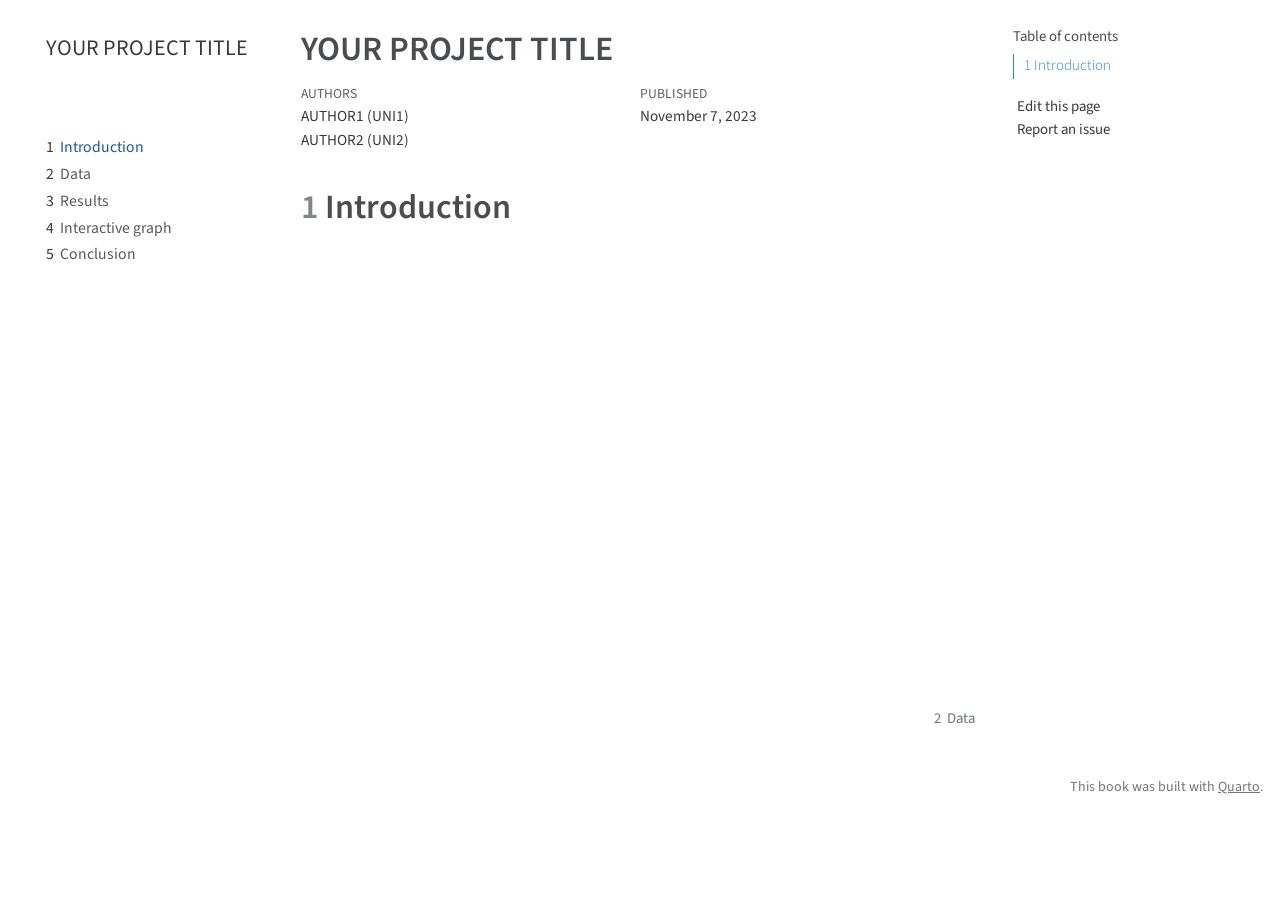
==== docs/index.html @ 17966f96 "Initial commit" ====
<!DOCTYPE html>
<html xmlns="http://www.w3.org/1999/xhtml" lang="en" xml:lang="en"><head>

<meta charset="utf-8">
<meta name="generator" content="quarto-1.3.433">

<meta name="viewport" content="width=device-width, initial-scale=1.0, user-scalable=yes">

<meta name="author" content="AUTHOR1 (UNI1)">
<meta name="author" content="AUTHOR2 (UNI2)">
<meta name="dcterms.date" content="2023-11-07">

<title>YOUR PROJECT TITLE</title>
<style>
code{white-space: pre-wrap;}
span.smallcaps{font-variant: small-caps;}
div.columns{display: flex; gap: min(4vw, 1.5em);}
div.column{flex: auto; overflow-x: auto;}
div.hanging-indent{margin-left: 1.5em; text-indent: -1.5em;}
ul.task-list{list-style: none;}
ul.task-list li input[type="checkbox"] {
  width: 0.8em;
  margin: 0 0.8em 0.2em -1em; /* quarto-specific, see https://github.com/quarto-dev/quarto-cli/issues/4556 */ 
  vertical-align: middle;
}
</style>


<script src="site_libs/quarto-nav/quarto-nav.js"></script>
<script src="site_libs/quarto-nav/headroom.min.js"></script>
<script src="site_libs/clipboard/clipboard.min.js"></script>
<script src="site_libs/quarto-search/autocomplete.umd.js"></script>
<script src="site_libs/quarto-search/fuse.min.js"></script>
<script src="site_libs/quarto-search/quarto-search.js"></script>
<meta name="quarto:offset" content="./">
<link href="./data.html" rel="next">
<script src="site_libs/quarto-html/quarto.js"></script>
<script src="site_libs/quarto-html/popper.min.js"></script>
<script src="site_libs/quarto-html/tippy.umd.min.js"></script>
<script src="site_libs/quarto-html/anchor.min.js"></script>
<link href="site_libs/quarto-html/tippy.css" rel="stylesheet">
<link href="site_libs/quarto-html/quarto-syntax-highlighting.css" rel="stylesheet" id="quarto-text-highlighting-styles">
<script src="site_libs/bootstrap/bootstrap.min.js"></script>
<link href="site_libs/bootstrap/bootstrap-icons.css" rel="stylesheet">
<link href="site_libs/bootstrap/bootstrap.min.css" rel="stylesheet" id="quarto-bootstrap" data-mode="light">
<script id="quarto-search-options" type="application/json">{
  "location": "sidebar",
  "copy-button": false,
  "collapse-after": 3,
  "panel-placement": "start",
  "type": "textbox",
  "limit": 20,
  "language": {
    "search-no-results-text": "No results",
    "search-matching-documents-text": "matching documents",
    "search-copy-link-title": "Copy link to search",
    "search-hide-matches-text": "Hide additional matches",
    "search-more-match-text": "more match in this document",
    "search-more-matches-text": "more matches in this document",
    "search-clear-button-title": "Clear",
    "search-detached-cancel-button-title": "Cancel",
    "search-submit-button-title": "Submit",
    "search-label": "Search"
  }
}</script>


</head>

<body class="nav-sidebar floating">

<div id="quarto-search-results"></div>
  <header id="quarto-header" class="headroom fixed-top">
  <nav class="quarto-secondary-nav">
    <div class="container-fluid d-flex">
      <button type="button" class="quarto-btn-toggle btn" data-bs-toggle="collapse" data-bs-target="#quarto-sidebar,#quarto-sidebar-glass" aria-controls="quarto-sidebar" aria-expanded="false" aria-label="Toggle sidebar navigation" onclick="if (window.quartoToggleHeadroom) { window.quartoToggleHeadroom(); }">
        <i class="bi bi-layout-text-sidebar-reverse"></i>
      </button>
      <nav class="quarto-page-breadcrumbs" aria-label="breadcrumb"><ol class="breadcrumb"><li class="breadcrumb-item"><a href="./index.html"><span class="chapter-number">1</span>&nbsp; <span class="chapter-title">Introduction</span></a></li></ol></nav>
      <a class="flex-grow-1" role="button" data-bs-toggle="collapse" data-bs-target="#quarto-sidebar,#quarto-sidebar-glass" aria-controls="quarto-sidebar" aria-expanded="false" aria-label="Toggle sidebar navigation" onclick="if (window.quartoToggleHeadroom) { window.quartoToggleHeadroom(); }">      
      </a>
      <button type="button" class="btn quarto-search-button" aria-label="" onclick="window.quartoOpenSearch();">
        <i class="bi bi-search"></i>
      </button>
    </div>
  </nav>
</header>
<!-- content -->
<div id="quarto-content" class="quarto-container page-columns page-rows-contents page-layout-article">
<!-- sidebar -->
  <nav id="quarto-sidebar" class="sidebar collapse collapse-horizontal sidebar-navigation floating overflow-auto">
    <div class="pt-lg-2 mt-2 text-left sidebar-header">
    <div class="sidebar-title mb-0 py-0">
      <a href="./">YOUR PROJECT TITLE</a> 
        <div class="sidebar-tools-main">
    <a href="https://github.com/YOUR_GITHUB_ACCOUNT/REPO_NAME" rel="" title="Source Code" class="quarto-navigation-tool px-1" aria-label="Source Code"><i class="bi bi-github"></i></a>
</div>
    </div>
      </div>
        <div class="mt-2 flex-shrink-0 align-items-center">
        <div class="sidebar-search">
        <div id="quarto-search" class="" title="Search"></div>
        </div>
        </div>
    <div class="sidebar-menu-container"> 
    <ul class="list-unstyled mt-1">
        <li class="sidebar-item">
  <div class="sidebar-item-container"> 
  <a href="./index.html" class="sidebar-item-text sidebar-link active">
 <span class="menu-text"><span class="chapter-number">1</span>&nbsp; <span class="chapter-title">Introduction</span></span></a>
  </div>
</li>
        <li class="sidebar-item">
  <div class="sidebar-item-container"> 
  <a href="./data.html" class="sidebar-item-text sidebar-link">
 <span class="menu-text"><span class="chapter-number">2</span>&nbsp; <span class="chapter-title">Data</span></span></a>
  </div>
</li>
        <li class="sidebar-item">
  <div class="sidebar-item-container"> 
  <a href="./results.html" class="sidebar-item-text sidebar-link">
 <span class="menu-text"><span class="chapter-number">3</span>&nbsp; <span class="chapter-title">Results</span></span></a>
  </div>
</li>
        <li class="sidebar-item">
  <div class="sidebar-item-container"> 
  <a href="./d3graph.html" class="sidebar-item-text sidebar-link">
 <span class="menu-text"><span class="chapter-number">4</span>&nbsp; <span class="chapter-title">Interactive graph</span></span></a>
  </div>
</li>
        <li class="sidebar-item">
  <div class="sidebar-item-container"> 
  <a href="./conclusion.html" class="sidebar-item-text sidebar-link">
 <span class="menu-text"><span class="chapter-number">5</span>&nbsp; <span class="chapter-title">Conclusion</span></span></a>
  </div>
</li>
    </ul>
    </div>
</nav>
<div id="quarto-sidebar-glass" data-bs-toggle="collapse" data-bs-target="#quarto-sidebar,#quarto-sidebar-glass"></div>
<!-- margin-sidebar -->
    <div id="quarto-margin-sidebar" class="sidebar margin-sidebar">
        <nav id="TOC" role="doc-toc" class="toc-active">
    <h2 id="toc-title">Table of contents</h2>
   
  <ul>
  <li><a href="#introduction" id="toc-introduction" class="nav-link active" data-scroll-target="#introduction"><span class="header-section-number">1</span> Introduction</a></li>
  </ul>
<div class="toc-actions"><div><i class="bi bi-github"></i></div><div class="action-links"><p><a href="https://github.com/YOUR_GITHUB_ACCOUNT/REPO_NAME/edit/main/index.qmd" class="toc-action">Edit this page</a></p><p><a href="https://github.com/YOUR_GITHUB_ACCOUNT/REPO_NAME/issues/new" class="toc-action">Report an issue</a></p></div></div></nav>
    </div>
<!-- main -->
<main class="content" id="quarto-document-content">

<header id="title-block-header" class="quarto-title-block default">
<div class="quarto-title">
<h1 class="title">YOUR PROJECT TITLE</h1>
</div>



<div class="quarto-title-meta">

    <div>
    <div class="quarto-title-meta-heading">Authors</div>
    <div class="quarto-title-meta-contents">
             <p>AUTHOR1 (UNI1) </p>
             <p>AUTHOR2 (UNI2) </p>
          </div>
  </div>
    
    <div>
    <div class="quarto-title-meta-heading">Published</div>
    <div class="quarto-title-meta-contents">
      <p class="date">November 7, 2023</p>
    </div>
  </div>
  
    
  </div>
  

</header>

<section id="introduction" class="level1" data-number="1">
<h1 data-number="1"><span class="header-section-number">1</span> Introduction</h1>


</section>

</main> <!-- /main -->
<script id="quarto-html-after-body" type="application/javascript">
window.document.addEventListener("DOMContentLoaded", function (event) {
  const toggleBodyColorMode = (bsSheetEl) => {
    const mode = bsSheetEl.getAttribute("data-mode");
    const bodyEl = window.document.querySelector("body");
    if (mode === "dark") {
      bodyEl.classList.add("quarto-dark");
      bodyEl.classList.remove("quarto-light");
    } else {
      bodyEl.classList.add("quarto-light");
      bodyEl.classList.remove("quarto-dark");
    }
  }
  const toggleBodyColorPrimary = () => {
    const bsSheetEl = window.document.querySelector("link#quarto-bootstrap");
    if (bsSheetEl) {
      toggleBodyColorMode(bsSheetEl);
    }
  }
  toggleBodyColorPrimary();  
  const icon = "";
  const anchorJS = new window.AnchorJS();
  anchorJS.options = {
    placement: 'right',
    icon: icon
  };
  anchorJS.add('.anchored');
  const isCodeAnnotation = (el) => {
    for (const clz of el.classList) {
      if (clz.startsWith('code-annotation-')) {                     
        return true;
      }
    }
    return false;
  }
  const clipboard = new window.ClipboardJS('.code-copy-button', {
    text: function(trigger) {
      const codeEl = trigger.previousElementSibling.cloneNode(true);
      for (const childEl of codeEl.children) {
        if (isCodeAnnotation(childEl)) {
          childEl.remove();
        }
      }
      return codeEl.innerText;
    }
  });
  clipboard.on('success', function(e) {
    // button target
    const button = e.trigger;
    // don't keep focus
    button.blur();
    // flash "checked"
    button.classList.add('code-copy-button-checked');
    var currentTitle = button.getAttribute("title");
    button.setAttribute("title", "Copied!");
    let tooltip;
    if (window.bootstrap) {
      button.setAttribute("data-bs-toggle", "tooltip");
      button.setAttribute("data-bs-placement", "left");
      button.setAttribute("data-bs-title", "Copied!");
      tooltip = new bootstrap.Tooltip(button, 
        { trigger: "manual", 
          customClass: "code-copy-button-tooltip",
          offset: [0, -8]});
      tooltip.show();    
    }
    setTimeout(function() {
      if (tooltip) {
        tooltip.hide();
        button.removeAttribute("data-bs-title");
        button.removeAttribute("data-bs-toggle");
        button.removeAttribute("data-bs-placement");
      }
      button.setAttribute("title", currentTitle);
      button.classList.remove('code-copy-button-checked');
    }, 1000);
    // clear code selection
    e.clearSelection();
  });
  function tippyHover(el, contentFn) {
    const config = {
      allowHTML: true,
      content: contentFn,
      maxWidth: 500,
      delay: 100,
      arrow: false,
      appendTo: function(el) {
          return el.parentElement;
      },
      interactive: true,
      interactiveBorder: 10,
      theme: 'quarto',
      placement: 'bottom-start'
    };
    window.tippy(el, config); 
  }
  const noterefs = window.document.querySelectorAll('a[role="doc-noteref"]');
  for (var i=0; i<noterefs.length; i++) {
    const ref = noterefs[i];
    tippyHover(ref, function() {
      // use id or data attribute instead here
      let href = ref.getAttribute('data-footnote-href') || ref.getAttribute('href');
      try { href = new URL(href).hash; } catch {}
      const id = href.replace(/^#\/?/, "");
      const note = window.document.getElementById(id);
      return note.innerHTML;
    });
  }
      let selectedAnnoteEl;
      const selectorForAnnotation = ( cell, annotation) => {
        let cellAttr = 'data-code-cell="' + cell + '"';
        let lineAttr = 'data-code-annotation="' +  annotation + '"';
        const selector = 'span[' + cellAttr + '][' + lineAttr + ']';
        return selector;
      }
      const selectCodeLines = (annoteEl) => {
        const doc = window.document;
        const targetCell = annoteEl.getAttribute("data-target-cell");
        const targetAnnotation = annoteEl.getAttribute("data-target-annotation");
        const annoteSpan = window.document.querySelector(selectorForAnnotation(targetCell, targetAnnotation));
        const lines = annoteSpan.getAttribute("data-code-lines").split(",");
        const lineIds = lines.map((line) => {
          return targetCell + "-" + line;
        })
        let top = null;
        let height = null;
        let parent = null;
        if (lineIds.length > 0) {
            //compute the position of the single el (top and bottom and make a div)
            const el = window.document.getElementById(lineIds[0]);
            top = el.offsetTop;
            height = el.offsetHeight;
            parent = el.parentElement.parentElement;
          if (lineIds.length > 1) {
            const lastEl = window.document.getElementById(lineIds[lineIds.length - 1]);
            const bottom = lastEl.offsetTop + lastEl.offsetHeight;
            height = bottom - top;
          }
          if (top !== null && height !== null && parent !== null) {
            // cook up a div (if necessary) and position it 
            let div = window.document.getElementById("code-annotation-line-highlight");
            if (div === null) {
              div = window.document.createElement("div");
              div.setAttribute("id", "code-annotation-line-highlight");
              div.style.position = 'absolute';
              parent.appendChild(div);
            }
            div.style.top = top - 2 + "px";
            div.style.height = height + 4 + "px";
            let gutterDiv = window.document.getElementById("code-annotation-line-highlight-gutter");
            if (gutterDiv === null) {
              gutterDiv = window.document.createElement("div");
              gutterDiv.setAttribute("id", "code-annotation-line-highlight-gutter");
              gutterDiv.style.position = 'absolute';
              const codeCell = window.document.getElementById(targetCell);
              const gutter = codeCell.querySelector('.code-annotation-gutter');
              gutter.appendChild(gutterDiv);
            }
            gutterDiv.style.top = top - 2 + "px";
            gutterDiv.style.height = height + 4 + "px";
          }
          selectedAnnoteEl = annoteEl;
        }
      };
      const unselectCodeLines = () => {
        const elementsIds = ["code-annotation-line-highlight", "code-annotation-line-highlight-gutter"];
        elementsIds.forEach((elId) => {
          const div = window.document.getElementById(elId);
          if (div) {
            div.remove();
          }
        });
        selectedAnnoteEl = undefined;
      };
      // Attach click handler to the DT
      const annoteDls = window.document.querySelectorAll('dt[data-target-cell]');
      for (const annoteDlNode of annoteDls) {
        annoteDlNode.addEventListener('click', (event) => {
          const clickedEl = event.target;
          if (clickedEl !== selectedAnnoteEl) {
            unselectCodeLines();
            const activeEl = window.document.querySelector('dt[data-target-cell].code-annotation-active');
            if (activeEl) {
              activeEl.classList.remove('code-annotation-active');
            }
            selectCodeLines(clickedEl);
            clickedEl.classList.add('code-annotation-active');
          } else {
            // Unselect the line
            unselectCodeLines();
            clickedEl.classList.remove('code-annotation-active');
          }
        });
      }
  const findCites = (el) => {
    const parentEl = el.parentElement;
    if (parentEl) {
      const cites = parentEl.dataset.cites;
      if (cites) {
        return {
          el,
          cites: cites.split(' ')
        };
      } else {
        return findCites(el.parentElement)
      }
    } else {
      return undefined;
    }
  };
  var bibliorefs = window.document.querySelectorAll('a[role="doc-biblioref"]');
  for (var i=0; i<bibliorefs.length; i++) {
    const ref = bibliorefs[i];
    const citeInfo = findCites(ref);
    if (citeInfo) {
      tippyHover(citeInfo.el, function() {
        var popup = window.document.createElement('div');
        citeInfo.cites.forEach(function(cite) {
          var citeDiv = window.document.createElement('div');
          citeDiv.classList.add('hanging-indent');
          citeDiv.classList.add('csl-entry');
          var biblioDiv = window.document.getElementById('ref-' + cite);
          if (biblioDiv) {
            citeDiv.innerHTML = biblioDiv.innerHTML;
          }
          popup.appendChild(citeDiv);
        });
        return popup.innerHTML;
      });
    }
  }
});
</script>
<nav class="page-navigation">
  <div class="nav-page nav-page-previous">
  </div>
  <div class="nav-page nav-page-next">
      <a href="./data.html" class="pagination-link">
        <span class="nav-page-text"><span class="chapter-number">2</span>&nbsp; <span class="chapter-title">Data</span></span> <i class="bi bi-arrow-right-short"></i>
      </a>
  </div>
</nav>
</div> <!-- /content -->
<footer class="footer">
  <div class="nav-footer">
    <div class="nav-footer-left">
      &nbsp;
    </div>   
    <div class="nav-footer-center">
      &nbsp;
    </div>
    <div class="nav-footer-right">This book was built with <a href="https://quarto.org/">Quarto</a>.</div>
  </div>
</footer>



</body></html>
---- docs/site_libs/quarto-html/tippy.css ----
.tippy-box[data-animation=fade][data-state=hidden]{opacity:0}[data-tippy-root]{max-width:calc(100vw - 10px)}.tippy-box{position:relative;background-color:#333;color:#fff;border-radius:4px;font-size:14px;line-height:1.4;white-space:normal;outline:0;transition-property:transform,visibility,opacity}.tippy-box[data-placement^=top]>.tippy-arrow{bottom:0}.tippy-box[data-placement^=top]>.tippy-arrow:before{bottom:-7px;left:0;border-width:8px 8px 0;border-top-color:initial;transform-origin:center top}.tippy-box[data-placement^=bottom]>.tippy-arrow{top:0}.tippy-box[data-placement^=bottom]>.tippy-arrow:before{top:-7px;left:0;border-width:0 8px 8px;border-bottom-color:initial;transform-origin:center bottom}.tippy-box[data-placement^=left]>.tippy-arrow{right:0}.tippy-box[data-placement^=left]>.tippy-arrow:before{border-width:8px 0 8px 8px;border-left-color:initial;right:-7px;transform-origin:center left}.tippy-box[data-placement^=right]>.tippy-arrow{left:0}.tippy-box[data-placement^=right]>.tippy-arrow:before{left:-7px;border-width:8px 8px 8px 0;border-right-color:initial;transform-origin:center right}.tippy-box[data-inertia][data-state=visible]{transition-timing-function:cubic-bezier(.54,1.5,.38,1.11)}.tippy-arrow{width:16px;height:16px;color:#333}.tippy-arrow:before{content:"";position:absolute;border-color:transparent;border-style:solid}.tippy-content{position:relative;padding:5px 9px;z-index:1}
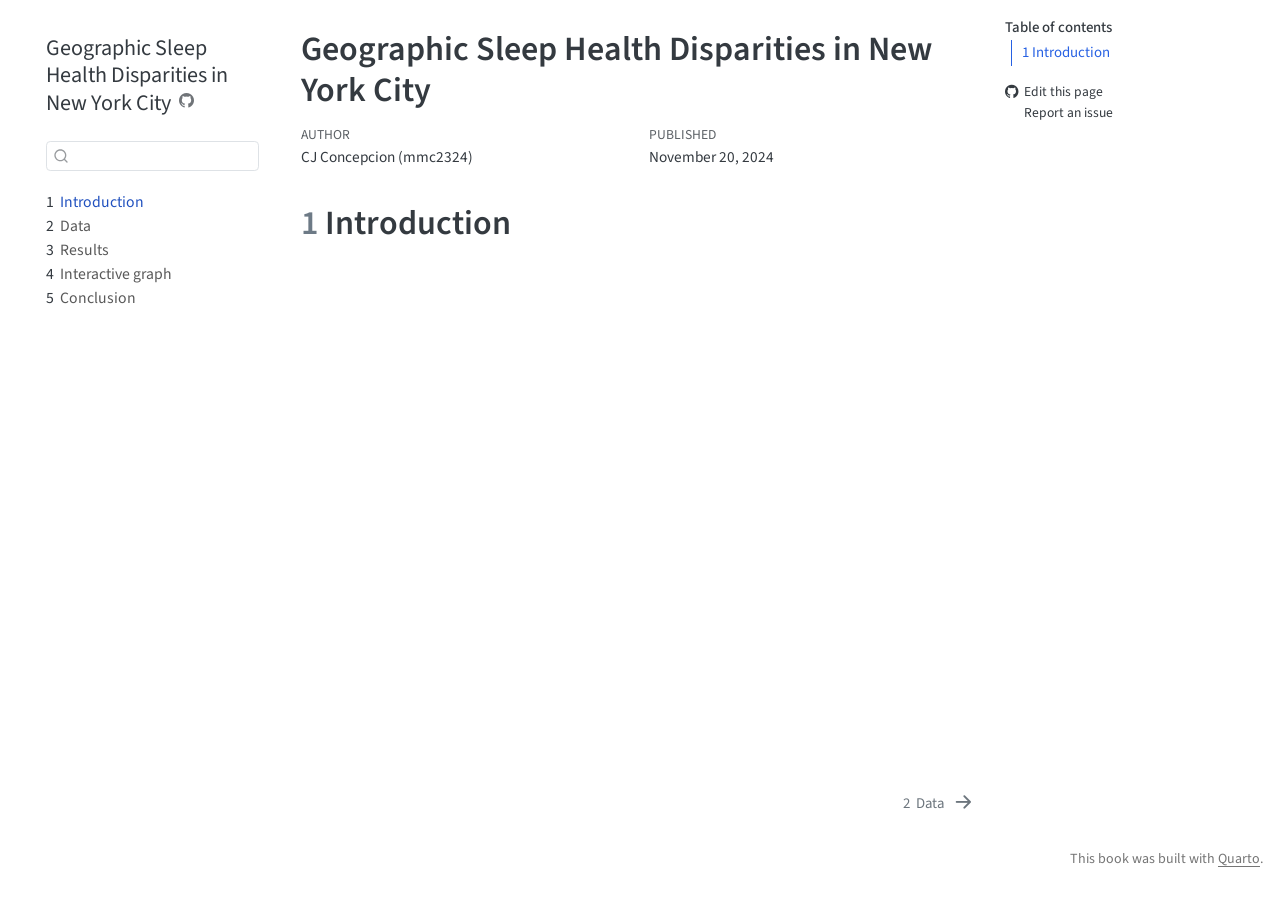
==== commit 84237b37: "initial render" ====
--- a/docs/index.html
+++ b/docs/index.html
@@ -2,15 +2,14 @@
 <html xmlns="http://www.w3.org/1999/xhtml" lang="en" xml:lang="en"><head>
 
 <meta charset="utf-8">
-<meta name="generator" content="quarto-1.3.433">
+<meta name="generator" content="quarto-1.5.57">
 
 <meta name="viewport" content="width=device-width, initial-scale=1.0, user-scalable=yes">
 
-<meta name="author" content="AUTHOR1 (UNI1)">
-<meta name="author" content="AUTHOR2 (UNI2)">
-<meta name="dcterms.date" content="2023-11-07">
-
-<title>YOUR PROJECT TITLE</title>
+<meta name="author" content="CJ Concepcion (mmc2324)">
+<meta name="dcterms.date" content="2024-11-20">
+
+<title>Geographic Sleep Health Disparities in New York City</title>
 <style>
 code{white-space: pre-wrap;}
 span.smallcaps{font-variant: small-caps;}
@@ -49,7 +48,13 @@
   "collapse-after": 3,
   "panel-placement": "start",
   "type": "textbox",
-  "limit": 20,
+  "limit": 50,
+  "keyboard-shortcut": [
+    "f",
+    "/",
+    "s"
+  ],
+  "show-item-context": false,
   "language": {
     "search-no-results-text": "No results",
     "search-matching-documents-text": "matching documents",
@@ -58,6 +63,7 @@
     "search-more-match-text": "more match in this document",
     "search-more-matches-text": "more matches in this document",
     "search-clear-button-title": "Clear",
+    "search-text-placeholder": "",
     "search-detached-cancel-button-title": "Cancel",
     "search-submit-button-title": "Submit",
     "search-label": "Search"
@@ -73,13 +79,13 @@
   <header id="quarto-header" class="headroom fixed-top">
   <nav class="quarto-secondary-nav">
     <div class="container-fluid d-flex">
-      <button type="button" class="quarto-btn-toggle btn" data-bs-toggle="collapse" data-bs-target="#quarto-sidebar,#quarto-sidebar-glass" aria-controls="quarto-sidebar" aria-expanded="false" aria-label="Toggle sidebar navigation" onclick="if (window.quartoToggleHeadroom) { window.quartoToggleHeadroom(); }">
+      <button type="button" class="quarto-btn-toggle btn" data-bs-toggle="collapse" role="button" data-bs-target=".quarto-sidebar-collapse-item" aria-controls="quarto-sidebar" aria-expanded="false" aria-label="Toggle sidebar navigation" onclick="if (window.quartoToggleHeadroom) { window.quartoToggleHeadroom(); }">
         <i class="bi bi-layout-text-sidebar-reverse"></i>
       </button>
-      <nav class="quarto-page-breadcrumbs" aria-label="breadcrumb"><ol class="breadcrumb"><li class="breadcrumb-item"><a href="./index.html"><span class="chapter-number">1</span>&nbsp; <span class="chapter-title">Introduction</span></a></li></ol></nav>
-      <a class="flex-grow-1" role="button" data-bs-toggle="collapse" data-bs-target="#quarto-sidebar,#quarto-sidebar-glass" aria-controls="quarto-sidebar" aria-expanded="false" aria-label="Toggle sidebar navigation" onclick="if (window.quartoToggleHeadroom) { window.quartoToggleHeadroom(); }">      
-      </a>
-      <button type="button" class="btn quarto-search-button" aria-label="" onclick="window.quartoOpenSearch();">
+        <nav class="quarto-page-breadcrumbs" aria-label="breadcrumb"><ol class="breadcrumb"><li class="breadcrumb-item"><a href="./index.html"><span class="chapter-number">1</span>&nbsp; <span class="chapter-title">Introduction</span></a></li></ol></nav>
+        <a class="flex-grow-1" role="navigation" data-bs-toggle="collapse" data-bs-target=".quarto-sidebar-collapse-item" aria-controls="quarto-sidebar" aria-expanded="false" aria-label="Toggle sidebar navigation" onclick="if (window.quartoToggleHeadroom) { window.quartoToggleHeadroom(); }">      
+        </a>
+      <button type="button" class="btn quarto-search-button" aria-label="Search" onclick="window.quartoOpenSearch();">
         <i class="bi bi-search"></i>
       </button>
     </div>
@@ -88,12 +94,12 @@
 <!-- content -->
 <div id="quarto-content" class="quarto-container page-columns page-rows-contents page-layout-article">
 <!-- sidebar -->
-  <nav id="quarto-sidebar" class="sidebar collapse collapse-horizontal sidebar-navigation floating overflow-auto">
+  <nav id="quarto-sidebar" class="sidebar collapse collapse-horizontal quarto-sidebar-collapse-item sidebar-navigation floating overflow-auto">
     <div class="pt-lg-2 mt-2 text-left sidebar-header">
     <div class="sidebar-title mb-0 py-0">
-      <a href="./">YOUR PROJECT TITLE</a> 
+      <a href="./">Geographic Sleep Health Disparities in New York City</a> 
         <div class="sidebar-tools-main">
-    <a href="https://github.com/YOUR_GITHUB_ACCOUNT/REPO_NAME" rel="" title="Source Code" class="quarto-navigation-tool px-1" aria-label="Source Code"><i class="bi bi-github"></i></a>
+    <a href="https://github.com/cj-concepcion/sleep-health" title="Source Code" class="quarto-navigation-tool px-1" aria-label="Source Code"><i class="bi bi-github"></i></a>
 </div>
     </div>
       </div>
@@ -137,7 +143,7 @@
     </ul>
     </div>
 </nav>
-<div id="quarto-sidebar-glass" data-bs-toggle="collapse" data-bs-target="#quarto-sidebar,#quarto-sidebar-glass"></div>
+<div id="quarto-sidebar-glass" class="quarto-sidebar-collapse-item" data-bs-toggle="collapse" data-bs-target=".quarto-sidebar-collapse-item"></div>
 <!-- margin-sidebar -->
     <div id="quarto-margin-sidebar" class="sidebar margin-sidebar">
         <nav id="TOC" role="doc-toc" class="toc-active">
@@ -146,14 +152,14 @@
   <ul>
   <li><a href="#introduction" id="toc-introduction" class="nav-link active" data-scroll-target="#introduction"><span class="header-section-number">1</span> Introduction</a></li>
   </ul>
-<div class="toc-actions"><div><i class="bi bi-github"></i></div><div class="action-links"><p><a href="https://github.com/YOUR_GITHUB_ACCOUNT/REPO_NAME/edit/main/index.qmd" class="toc-action">Edit this page</a></p><p><a href="https://github.com/YOUR_GITHUB_ACCOUNT/REPO_NAME/issues/new" class="toc-action">Report an issue</a></p></div></div></nav>
+<div class="toc-actions"><ul><li><a href="https://github.com/cj-concepcion/sleep-health/edit/main/index.qmd" class="toc-action"><i class="bi bi-github"></i>Edit this page</a></li><li><a href="https://github.com/cj-concepcion/sleep-health/issues/new" class="toc-action"><i class="bi empty"></i>Report an issue</a></li></ul></div></nav>
     </div>
 <!-- main -->
 <main class="content" id="quarto-document-content">
 
 <header id="title-block-header" class="quarto-title-block default">
 <div class="quarto-title">
-<h1 class="title">YOUR PROJECT TITLE</h1>
+<h1 class="title">Geographic Sleep Health Disparities in New York City</h1>
 </div>
 
 
@@ -161,17 +167,16 @@
 <div class="quarto-title-meta">
 
     <div>
-    <div class="quarto-title-meta-heading">Authors</div>
+    <div class="quarto-title-meta-heading">Author</div>
     <div class="quarto-title-meta-contents">
-             <p>AUTHOR1 (UNI1) </p>
-             <p>AUTHOR2 (UNI2) </p>
+             <p>CJ Concepcion (mmc2324) </p>
           </div>
   </div>
     
     <div>
     <div class="quarto-title-meta-heading">Published</div>
     <div class="quarto-title-meta-contents">
-      <p class="date">November 7, 2023</p>
+      <p class="date">November 20, 2024</p>
     </div>
   </div>
   
@@ -179,7 +184,9 @@
   </div>
   
 
+
 </header>
+
 
 <section id="introduction" class="level1" data-number="1">
 <h1 data-number="1"><span class="header-section-number">1</span> Introduction</h1>
@@ -223,18 +230,7 @@
     }
     return false;
   }
-  const clipboard = new window.ClipboardJS('.code-copy-button', {
-    text: function(trigger) {
-      const codeEl = trigger.previousElementSibling.cloneNode(true);
-      for (const childEl of codeEl.children) {
-        if (isCodeAnnotation(childEl)) {
-          childEl.remove();
-        }
-      }
-      return codeEl.innerText;
-    }
-  });
-  clipboard.on('success', function(e) {
+  const onCopySuccess = function(e) {
     // button target
     const button = e.trigger;
     // don't keep focus
@@ -266,11 +262,50 @@
     }, 1000);
     // clear code selection
     e.clearSelection();
+  }
+  const getTextToCopy = function(trigger) {
+      const codeEl = trigger.previousElementSibling.cloneNode(true);
+      for (const childEl of codeEl.children) {
+        if (isCodeAnnotation(childEl)) {
+          childEl.remove();
+        }
+      }
+      return codeEl.innerText;
+  }
+  const clipboard = new window.ClipboardJS('.code-copy-button:not([data-in-quarto-modal])', {
+    text: getTextToCopy
   });
-  function tippyHover(el, contentFn) {
+  clipboard.on('success', onCopySuccess);
+  if (window.document.getElementById('quarto-embedded-source-code-modal')) {
+    // For code content inside modals, clipBoardJS needs to be initialized with a container option
+    // TODO: Check when it could be a function (https://github.com/zenorocha/clipboard.js/issues/860)
+    const clipboardModal = new window.ClipboardJS('.code-copy-button[data-in-quarto-modal]', {
+      text: getTextToCopy,
+      container: window.document.getElementById('quarto-embedded-source-code-modal')
+    });
+    clipboardModal.on('success', onCopySuccess);
+  }
+    var localhostRegex = new RegExp(/^(?:http|https):\/\/localhost\:?[0-9]*\//);
+    var mailtoRegex = new RegExp(/^mailto:/);
+      var filterRegex = new RegExp('/' + window.location.host + '/');
+    var isInternal = (href) => {
+        return filterRegex.test(href) || localhostRegex.test(href) || mailtoRegex.test(href);
+    }
+    // Inspect non-navigation links and adorn them if external
+ 	var links = window.document.querySelectorAll('a[href]:not(.nav-link):not(.navbar-brand):not(.toc-action):not(.sidebar-link):not(.sidebar-item-toggle):not(.pagination-link):not(.no-external):not([aria-hidden]):not(.dropdown-item):not(.quarto-navigation-tool):not(.about-link)');
+    for (var i=0; i<links.length; i++) {
+      const link = links[i];
+      if (!isInternal(link.href)) {
+        // undo the damage that might have been done by quarto-nav.js in the case of
+        // links that we want to consider external
+        if (link.dataset.originalHref !== undefined) {
+          link.href = link.dataset.originalHref;
+        }
+      }
+    }
+  function tippyHover(el, contentFn, onTriggerFn, onUntriggerFn) {
     const config = {
       allowHTML: true,
-      content: contentFn,
       maxWidth: 500,
       delay: 100,
       arrow: false,
@@ -280,8 +315,17 @@
       interactive: true,
       interactiveBorder: 10,
       theme: 'quarto',
-      placement: 'bottom-start'
+      placement: 'bottom-start',
     };
+    if (contentFn) {
+      config.content = contentFn;
+    }
+    if (onTriggerFn) {
+      config.onTrigger = onTriggerFn;
+    }
+    if (onUntriggerFn) {
+      config.onUntrigger = onUntriggerFn;
+    }
     window.tippy(el, config); 
   }
   const noterefs = window.document.querySelectorAll('a[role="doc-noteref"]');
@@ -293,7 +337,130 @@
       try { href = new URL(href).hash; } catch {}
       const id = href.replace(/^#\/?/, "");
       const note = window.document.getElementById(id);
-      return note.innerHTML;
+      if (note) {
+        return note.innerHTML;
+      } else {
+        return "";
+      }
+    });
+  }
+  const xrefs = window.document.querySelectorAll('a.quarto-xref');
+  const processXRef = (id, note) => {
+    // Strip column container classes
+    const stripColumnClz = (el) => {
+      el.classList.remove("page-full", "page-columns");
+      if (el.children) {
+        for (const child of el.children) {
+          stripColumnClz(child);
+        }
+      }
+    }
+    stripColumnClz(note)
+    if (id === null || id.startsWith('sec-')) {
+      // Special case sections, only their first couple elements
+      const container = document.createElement("div");
+      if (note.children && note.children.length > 2) {
+        container.appendChild(note.children[0].cloneNode(true));
+        for (let i = 1; i < note.children.length; i++) {
+          const child = note.children[i];
+          if (child.tagName === "P" && child.innerText === "") {
+            continue;
+          } else {
+            container.appendChild(child.cloneNode(true));
+            break;
+          }
+        }
+        if (window.Quarto?.typesetMath) {
+          window.Quarto.typesetMath(container);
+        }
+        return container.innerHTML
+      } else {
+        if (window.Quarto?.typesetMath) {
+          window.Quarto.typesetMath(note);
+        }
+        return note.innerHTML;
+      }
+    } else {
+      // Remove any anchor links if they are present
+      const anchorLink = note.querySelector('a.anchorjs-link');
+      if (anchorLink) {
+        anchorLink.remove();
+      }
+      if (window.Quarto?.typesetMath) {
+        window.Quarto.typesetMath(note);
+      }
+      // TODO in 1.5, we should make sure this works without a callout special case
+      if (note.classList.contains("callout")) {
+        return note.outerHTML;
+      } else {
+        return note.innerHTML;
+      }
+    }
+  }
+  for (var i=0; i<xrefs.length; i++) {
+    const xref = xrefs[i];
+    tippyHover(xref, undefined, function(instance) {
+      instance.disable();
+      let url = xref.getAttribute('href');
+      let hash = undefined; 
+      if (url.startsWith('#')) {
+        hash = url;
+      } else {
+        try { hash = new URL(url).hash; } catch {}
+      }
+      if (hash) {
+        const id = hash.replace(/^#\/?/, "");
+        const note = window.document.getElementById(id);
+        if (note !== null) {
+          try {
+            const html = processXRef(id, note.cloneNode(true));
+            instance.setContent(html);
+          } finally {
+            instance.enable();
+            instance.show();
+          }
+        } else {
+          // See if we can fetch this
+          fetch(url.split('#')[0])
+          .then(res => res.text())
+          .then(html => {
+            const parser = new DOMParser();
+            const htmlDoc = parser.parseFromString(html, "text/html");
+            const note = htmlDoc.getElementById(id);
+            if (note !== null) {
+              const html = processXRef(id, note);
+              instance.setContent(html);
+            } 
+          }).finally(() => {
+            instance.enable();
+            instance.show();
+          });
+        }
+      } else {
+        // See if we can fetch a full url (with no hash to target)
+        // This is a special case and we should probably do some content thinning / targeting
+        fetch(url)
+        .then(res => res.text())
+        .then(html => {
+          const parser = new DOMParser();
+          const htmlDoc = parser.parseFromString(html, "text/html");
+          const note = htmlDoc.querySelector('main.content');
+          if (note !== null) {
+            // This should only happen for chapter cross references
+            // (since there is no id in the URL)
+            // remove the first header
+            if (note.children.length > 0 && note.children[0].tagName === "HEADER") {
+              note.children[0].remove();
+            }
+            const html = processXRef(null, note);
+            instance.setContent(html);
+          } 
+        }).finally(() => {
+          instance.enable();
+          instance.show();
+        });
+      }
+    }, function(instance) {
     });
   }
       let selectedAnnoteEl;
@@ -337,6 +504,7 @@
             }
             div.style.top = top - 2 + "px";
             div.style.height = height + 4 + "px";
+            div.style.left = 0;
             let gutterDiv = window.document.getElementById("code-annotation-line-highlight-gutter");
             if (gutterDiv === null) {
               gutterDiv = window.document.createElement("div");
@@ -362,6 +530,32 @@
         });
         selectedAnnoteEl = undefined;
       };
+        // Handle positioning of the toggle
+    window.addEventListener(
+      "resize",
+      throttle(() => {
+        elRect = undefined;
+        if (selectedAnnoteEl) {
+          selectCodeLines(selectedAnnoteEl);
+        }
+      }, 10)
+    );
+    function throttle(fn, ms) {
+    let throttle = false;
+    let timer;
+      return (...args) => {
+        if(!throttle) { // first call gets through
+            fn.apply(this, args);
+            throttle = true;
+        } else { // all the others get throttled
+            if(timer) clearTimeout(timer); // cancel #2
+            timer = setTimeout(() => {
+              fn.apply(this, args);
+              timer = throttle = false;
+            }, ms);
+        }
+      };
+    }
       // Attach click handler to the DT
       const annoteDls = window.document.querySelectorAll('dt[data-target-cell]');
       for (const annoteDlNode of annoteDls) {
@@ -425,7 +619,7 @@
   <div class="nav-page nav-page-previous">
   </div>
   <div class="nav-page nav-page-next">
-      <a href="./data.html" class="pagination-link">
+      <a href="./data.html" class="pagination-link" aria-label="Data">
         <span class="nav-page-text"><span class="chapter-number">2</span>&nbsp; <span class="chapter-title">Data</span></span> <i class="bi bi-arrow-right-short"></i>
       </a>
   </div>
@@ -438,11 +632,14 @@
     </div>   
     <div class="nav-footer-center">
       &nbsp;
-    </div>
-    <div class="nav-footer-right">This book was built with <a href="https://quarto.org/">Quarto</a>.</div>
+    <div class="toc-actions d-sm-block d-md-none"><ul><li><a href="https://github.com/cj-concepcion/sleep-health/edit/main/index.qmd" class="toc-action"><i class="bi bi-github"></i>Edit this page</a></li><li><a href="https://github.com/cj-concepcion/sleep-health/issues/new" class="toc-action"><i class="bi empty"></i>Report an issue</a></li></ul></div></div>
+    <div class="nav-footer-right">
+<p>This book was built with <a href="https://quarto.org/">Quarto</a>.</p>
+</div>
   </div>
 </footer>
 
 
 
+
 </body></html>
--- a/docs/site_libs/quarto-html/quarto-syntax-highlighting.css
+++ b/docs/site_libs/quarto-html/quarto-syntax-highlighting.css
@@ -0,0 +1,205 @@
+/* quarto syntax highlight colors */
+:root {
+  --quarto-hl-ot-color: #003B4F;
+  --quarto-hl-at-color: #657422;
+  --quarto-hl-ss-color: #20794D;
+  --quarto-hl-an-color: #5E5E5E;
+  --quarto-hl-fu-color: #4758AB;
+  --quarto-hl-st-color: #20794D;
+  --quarto-hl-cf-color: #003B4F;
+  --quarto-hl-op-color: #5E5E5E;
+  --quarto-hl-er-color: #AD0000;
+  --quarto-hl-bn-color: #AD0000;
+  --quarto-hl-al-color: #AD0000;
+  --quarto-hl-va-color: #111111;
+  --quarto-hl-bu-color: inherit;
+  --quarto-hl-ex-color: inherit;
+  --quarto-hl-pp-color: #AD0000;
+  --quarto-hl-in-color: #5E5E5E;
+  --quarto-hl-vs-color: #20794D;
+  --quarto-hl-wa-color: #5E5E5E;
+  --quarto-hl-do-color: #5E5E5E;
+  --quarto-hl-im-color: #00769E;
+  --quarto-hl-ch-color: #20794D;
+  --quarto-hl-dt-color: #AD0000;
+  --quarto-hl-fl-color: #AD0000;
+  --quarto-hl-co-color: #5E5E5E;
+  --quarto-hl-cv-color: #5E5E5E;
+  --quarto-hl-cn-color: #8f5902;
+  --quarto-hl-sc-color: #5E5E5E;
+  --quarto-hl-dv-color: #AD0000;
+  --quarto-hl-kw-color: #003B4F;
+}
+
+/* other quarto variables */
+:root {
+  --quarto-font-monospace: SFMono-Regular, Menlo, Monaco, Consolas, "Liberation Mono", "Courier New", monospace;
+}
+
+pre > code.sourceCode > span {
+  color: #003B4F;
+}
+
+code span {
+  color: #003B4F;
+}
+
+code.sourceCode > span {
+  color: #003B4F;
+}
+
+div.sourceCode,
+div.sourceCode pre.sourceCode {
+  color: #003B4F;
+}
+
+code span.ot {
+  color: #003B4F;
+  font-style: inherit;
+}
+
+code span.at {
+  color: #657422;
+  font-style: inherit;
+}
+
+code span.ss {
+  color: #20794D;
+  font-style: inherit;
+}
+
+code span.an {
+  color: #5E5E5E;
+  font-style: inherit;
+}
+
+code span.fu {
+  color: #4758AB;
+  font-style: inherit;
+}
+
+code span.st {
+  color: #20794D;
+  font-style: inherit;
+}
+
+code span.cf {
+  color: #003B4F;
+  font-weight: bold;
+  font-style: inherit;
+}
+
+code span.op {
+  color: #5E5E5E;
+  font-style: inherit;
+}
+
+code span.er {
+  color: #AD0000;
+  font-style: inherit;
+}
+
+code span.bn {
+  color: #AD0000;
+  font-style: inherit;
+}
+
+code span.al {
+  color: #AD0000;
+  font-style: inherit;
+}
+
+code span.va {
+  color: #111111;
+  font-style: inherit;
+}
+
+code span.bu {
+  font-style: inherit;
+}
+
+code span.ex {
+  font-style: inherit;
+}
+
+code span.pp {
+  color: #AD0000;
+  font-style: inherit;
+}
+
+code span.in {
+  color: #5E5E5E;
+  font-style: inherit;
+}
+
+code span.vs {
+  color: #20794D;
+  font-style: inherit;
+}
+
+code span.wa {
+  color: #5E5E5E;
+  font-style: italic;
+}
+
+code span.do {
+  color: #5E5E5E;
+  font-style: italic;
+}
+
+code span.im {
+  color: #00769E;
+  font-style: inherit;
+}
+
+code span.ch {
+  color: #20794D;
+  font-style: inherit;
+}
+
+code span.dt {
+  color: #AD0000;
+  font-style: inherit;
+}
+
+code span.fl {
+  color: #AD0000;
+  font-style: inherit;
+}
+
+code span.co {
+  color: #5E5E5E;
+  font-style: inherit;
+}
+
+code span.cv {
+  color: #5E5E5E;
+  font-style: italic;
+}
+
+code span.cn {
+  color: #8f5902;
+  font-style: inherit;
+}
+
+code span.sc {
+  color: #5E5E5E;
+  font-style: inherit;
+}
+
+code span.dv {
+  color: #AD0000;
+  font-style: inherit;
+}
+
+code span.kw {
+  color: #003B4F;
+  font-weight: bold;
+  font-style: inherit;
+}
+
+.prevent-inlining {
+  content: "</";
+}
+
+/*# sourceMappingURL=debc5d5d77c3f9108843748ff7464032.css.map */
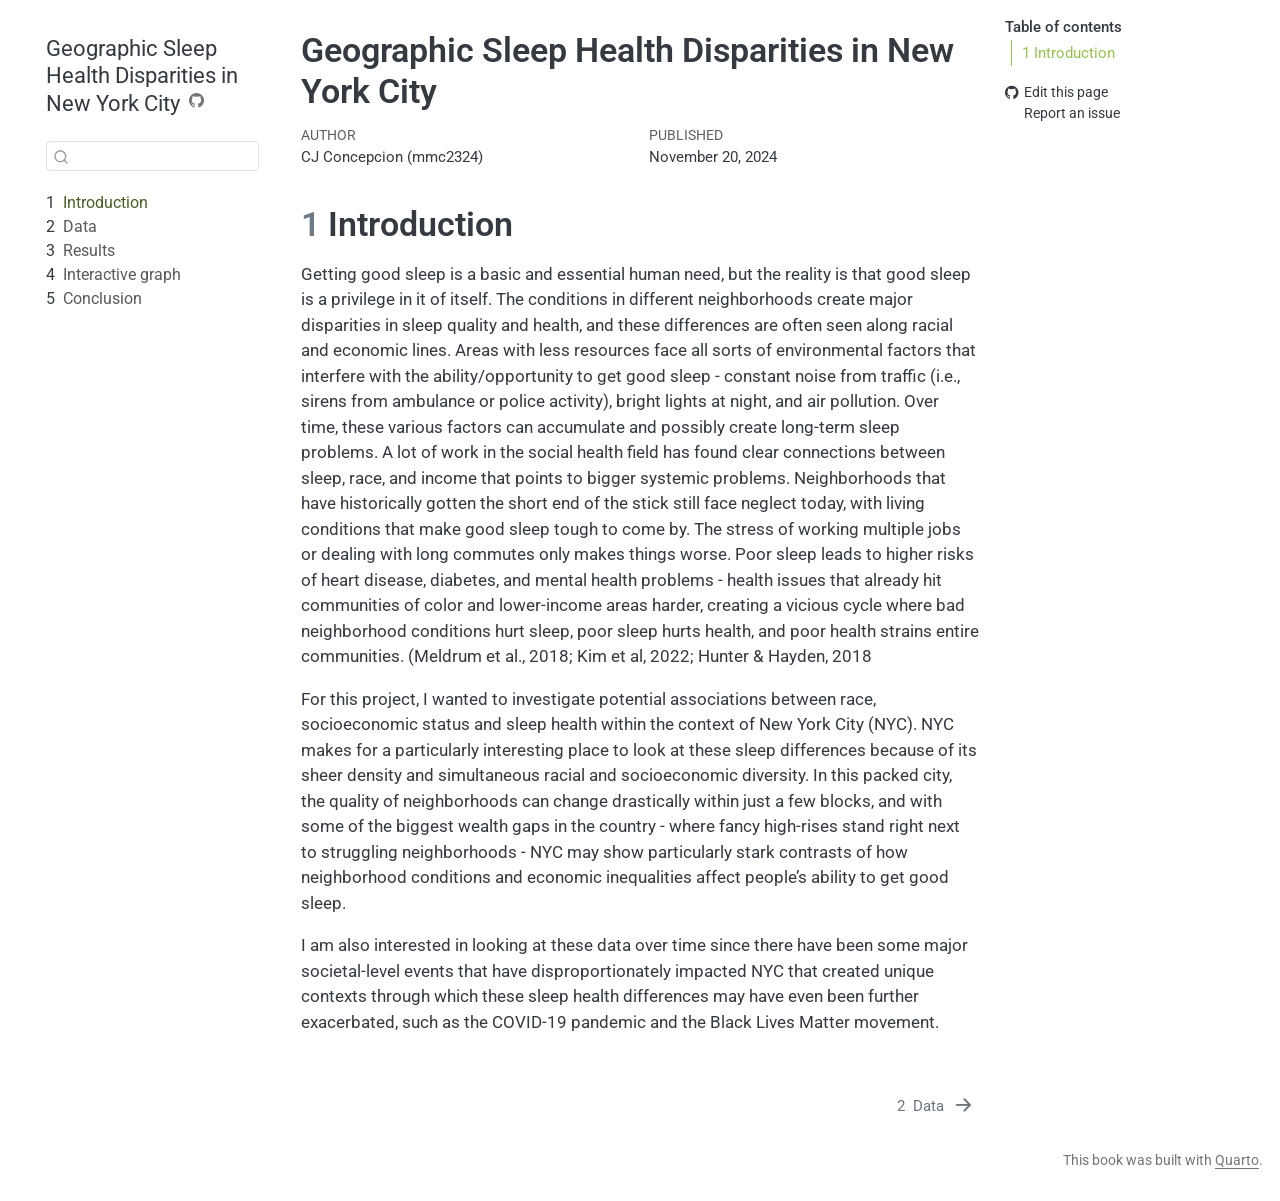
==== commit f380cd81: "intro and data desc draft post render commit" ====
--- a/docs/index.html
+++ b/docs/index.html
@@ -190,6 +190,9 @@
 
 <section id="introduction" class="level1" data-number="1">
 <h1 data-number="1"><span class="header-section-number">1</span> Introduction</h1>
+<p>Getting good sleep is a basic and essential human need, but the reality is that good sleep is a privilege in it of itself. The conditions in different neighborhoods create major disparities in sleep quality and health, and these differences are often seen along racial and economic lines. Areas with less resources face all sorts of environmental factors that interfere with the ability/opportunity to get good sleep - constant noise from traffic (i.e., sirens from ambulance or police activity), bright lights at night, and air pollution. Over time, these various factors can accumulate and possibly create long-term sleep problems. A lot of work in the social health field has found clear connections between sleep, race, and income that points to bigger systemic problems. Neighborhoods that have historically gotten the short end of the stick still face neglect today, with living conditions that make good sleep tough to come by. The stress of working multiple jobs or dealing with long commutes only makes things worse. Poor sleep leads to higher risks of heart disease, diabetes, and mental health problems - health issues that already hit communities of color and lower-income areas harder, creating a vicious cycle where bad neighborhood conditions hurt sleep, poor sleep hurts health, and poor health strains entire communities. (Meldrum et al., 2018; Kim et al, 2022; Hunter &amp; Hayden, 2018</p>
+<p>For this project, I wanted to investigate potential associations between race, socioeconomic status and sleep health within the context of New York City (NYC). NYC makes for a particularly interesting place to look at these sleep differences because of its sheer density and simultaneous racial and socioeconomic diversity. In this packed city, the quality of neighborhoods can change drastically within just a few blocks, and with some of the biggest wealth gaps in the country - where fancy high-rises stand right next to struggling neighborhoods - NYC may show particularly stark contrasts of how neighborhood conditions and economic inequalities affect people’s ability to get good sleep.</p>
+<p>I am also interested in looking at these data over time since there have been some major societal-level events that have disproportionately impacted NYC that created unique contexts through which these sleep health differences may have even been further exacerbated, such as the COVID-19 pandemic and the Black Lives Matter movement.</p>
 
 
 </section>
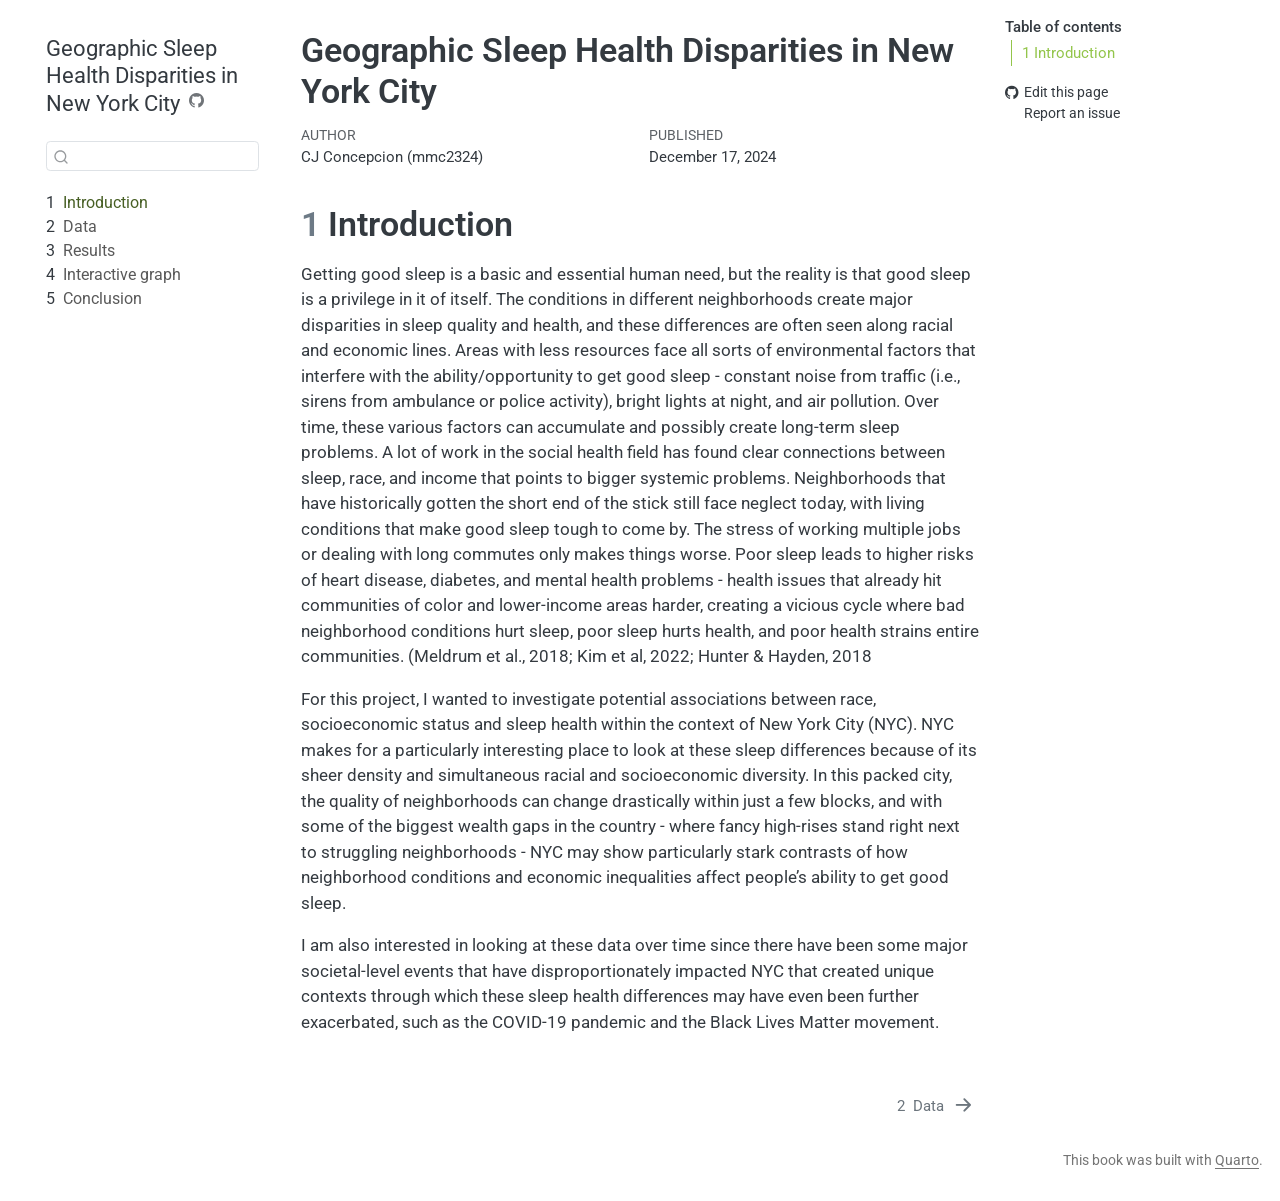
==== commit 4f8a391b: "mid workflow backup #1" ====
--- a/docs/index.html
+++ b/docs/index.html
@@ -7,7 +7,7 @@
 <meta name="viewport" content="width=device-width, initial-scale=1.0, user-scalable=yes">
 
 <meta name="author" content="CJ Concepcion (mmc2324)">
-<meta name="dcterms.date" content="2024-11-20">
+<meta name="dcterms.date" content="2024-12-17">
 
 <title>Geographic Sleep Health Disparities in New York City</title>
 <style>
@@ -176,7 +176,7 @@
     <div>
     <div class="quarto-title-meta-heading">Published</div>
     <div class="quarto-title-meta-contents">
-      <p class="date">November 20, 2024</p>
+      <p class="date">December 17, 2024</p>
     </div>
   </div>
   
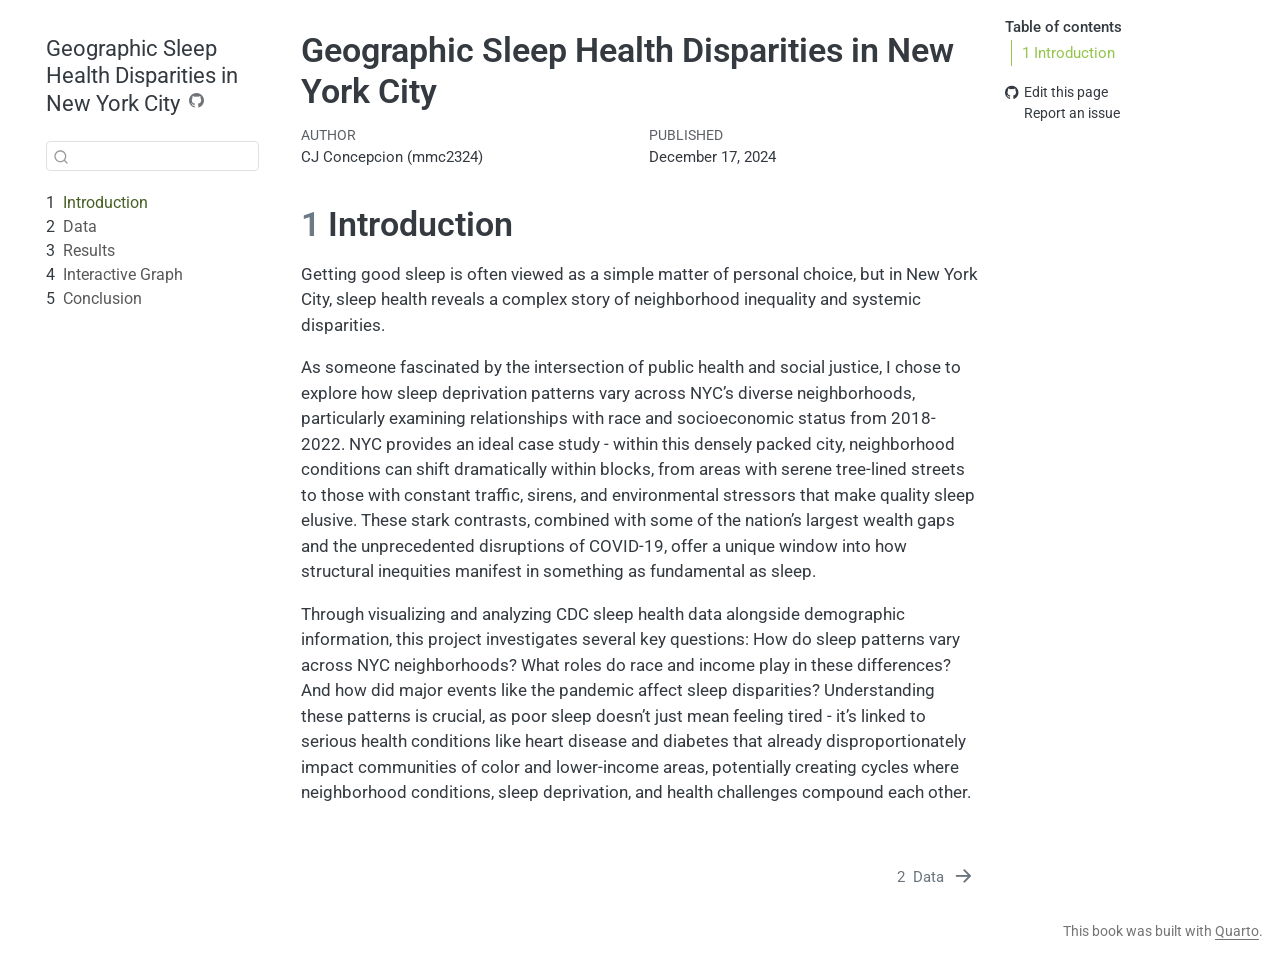
==== commit 84c865fd: "final submission commit" ====
--- a/docs/index.html
+++ b/docs/index.html
@@ -69,6 +69,13 @@
     "search-label": "Search"
   }
 }</script>
+<style>
+iframe {
+  width: 100%;
+  height: 600px;
+  border: none;
+}
+</style>
 
 
 </head>
@@ -131,7 +138,7 @@
         <li class="sidebar-item">
   <div class="sidebar-item-container"> 
   <a href="./d3graph.html" class="sidebar-item-text sidebar-link">
- <span class="menu-text"><span class="chapter-number">4</span>&nbsp; <span class="chapter-title">Interactive graph</span></span></a>
+ <span class="menu-text"><span class="chapter-number">4</span>&nbsp; <span class="chapter-title">Interactive Graph</span></span></a>
   </div>
 </li>
         <li class="sidebar-item">
@@ -190,9 +197,9 @@
 
 <section id="introduction" class="level1" data-number="1">
 <h1 data-number="1"><span class="header-section-number">1</span> Introduction</h1>
-<p>Getting good sleep is a basic and essential human need, but the reality is that good sleep is a privilege in it of itself. The conditions in different neighborhoods create major disparities in sleep quality and health, and these differences are often seen along racial and economic lines. Areas with less resources face all sorts of environmental factors that interfere with the ability/opportunity to get good sleep - constant noise from traffic (i.e., sirens from ambulance or police activity), bright lights at night, and air pollution. Over time, these various factors can accumulate and possibly create long-term sleep problems. A lot of work in the social health field has found clear connections between sleep, race, and income that points to bigger systemic problems. Neighborhoods that have historically gotten the short end of the stick still face neglect today, with living conditions that make good sleep tough to come by. The stress of working multiple jobs or dealing with long commutes only makes things worse. Poor sleep leads to higher risks of heart disease, diabetes, and mental health problems - health issues that already hit communities of color and lower-income areas harder, creating a vicious cycle where bad neighborhood conditions hurt sleep, poor sleep hurts health, and poor health strains entire communities. (Meldrum et al., 2018; Kim et al, 2022; Hunter &amp; Hayden, 2018</p>
-<p>For this project, I wanted to investigate potential associations between race, socioeconomic status and sleep health within the context of New York City (NYC). NYC makes for a particularly interesting place to look at these sleep differences because of its sheer density and simultaneous racial and socioeconomic diversity. In this packed city, the quality of neighborhoods can change drastically within just a few blocks, and with some of the biggest wealth gaps in the country - where fancy high-rises stand right next to struggling neighborhoods - NYC may show particularly stark contrasts of how neighborhood conditions and economic inequalities affect people’s ability to get good sleep.</p>
-<p>I am also interested in looking at these data over time since there have been some major societal-level events that have disproportionately impacted NYC that created unique contexts through which these sleep health differences may have even been further exacerbated, such as the COVID-19 pandemic and the Black Lives Matter movement.</p>
+<p>Getting good sleep is often viewed as a simple matter of personal choice, but in New York City, sleep health reveals a complex story of neighborhood inequality and systemic disparities.</p>
+<p>As someone fascinated by the intersection of public health and social justice, I chose to explore how sleep deprivation patterns vary across NYC’s diverse neighborhoods, particularly examining relationships with race and socioeconomic status from 2018-2022. NYC provides an ideal case study - within this densely packed city, neighborhood conditions can shift dramatically within blocks, from areas with serene tree-lined streets to those with constant traffic, sirens, and environmental stressors that make quality sleep elusive. These stark contrasts, combined with some of the nation’s largest wealth gaps and the unprecedented disruptions of COVID-19, offer a unique window into how structural inequities manifest in something as fundamental as sleep.</p>
+<p>Through visualizing and analyzing CDC sleep health data alongside demographic information, this project investigates several key questions: How do sleep patterns vary across NYC neighborhoods? What roles do race and income play in these differences? And how did major events like the pandemic affect sleep disparities? Understanding these patterns is crucial, as poor sleep doesn’t just mean feeling tired - it’s linked to serious health conditions like heart disease and diabetes that already disproportionately impact communities of color and lower-income areas, potentially creating cycles where neighborhood conditions, sleep deprivation, and health challenges compound each other.</p>
 
 
 </section>
